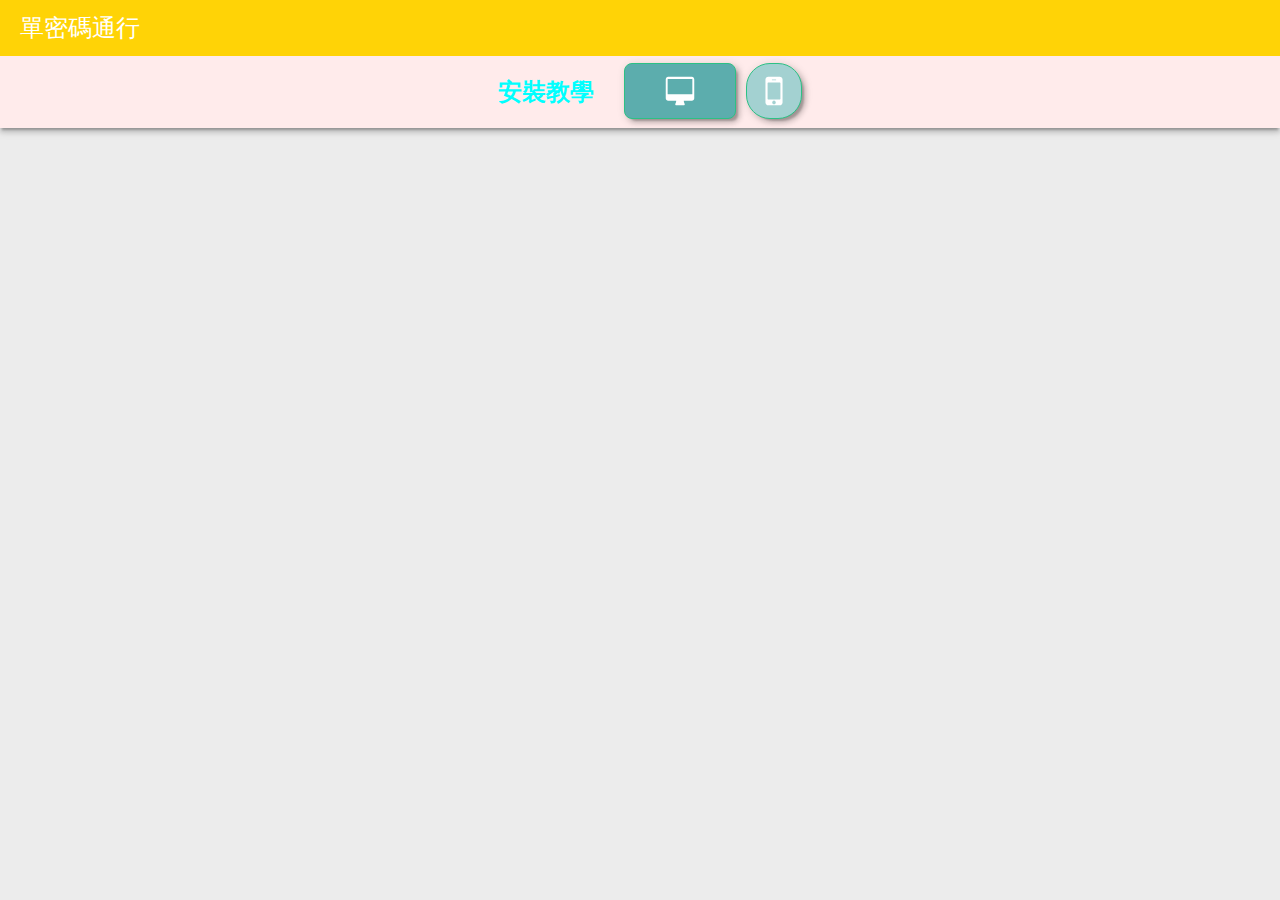
==== index.html @ 0194a1b4 "v0.0.0-ba03f9d" ====
<!DOCTYPE html>
<html>

<head>

    <meta charset="utf-8">
    <title>單密碼通行 OnePass</title>

    <link rel="manifest" href="manifest.json">
    <meta name="viewport" content="width=device-width, initial-scale=1.0, user-scalable=no">
    <meta name="theme-color" content="#FFD306">
    <meta http-equiv="X-UA-Compatible" content="IE=edge">

    <link rel="stylesheet" href="./webset/css/reset.css">
    <link rel="stylesheet" href="./webset/css/app.css">
    <link rel="stylesheet" href="./webset/css/homepage.css">

</head>

<body>

    <header class="topLayer">
        <div class="topLayer_banner">
            <h1>單密碼通行</h1>
        </div>

        <div class="topLayer_collapsible">
            <h1>安裝教學</h1>

            <nav id="readDocList" class="onPCDoc">
                <i id="readDocList_pcDocButton"></i>
                <i id="readDocList_mobileDocButton"></i>
            </nav>
        </div>
    </header>

    <script src="./js/app.js" async></script>
    <script src="./js/homepage.js" async></script>

</body>

</html>
---- webset/css/app.css ----
* {
    box-sizing: border-box;
}

html {
    font-size: 8px;
}

html, body {
    margin: 0;
    padding: 0;
    font-weight: 400;
    font-family: 'Helvetica', 'Verdana', sans-serif;
    font-display: optional;
    color: #444;
}

body {
    background: #ececec;
}

@media (max-width: 320px) {
    body {
        width: 320px;
    }
}

.topLayer {
    margin-top: 7rem;
    width: 100%;
    box-shadow: 0 4px 5px 0 rgba(0, 0, 0, 0.14),
                0 2px 9px 1px rgba(0, 0, 0, 0.12),
                0 4px 2px -2px rgba(0, 0, 0, 0.2);
    z-index: 1000;
}

    .topLayer.onFixed {
        box-shadow: initial;
    }

    .topLayer_banner {
        width: 100%;
        height: 7rem;
        position: fixed;
        top: 0;
        display: flex;
        flex-direction: row;
        flex-wrap: nowrap;
        justify-content: flex-start;
        align-items: stretch;
        align-content: center;
        background: #FFD306;
        font-size: 20px;
        color: #808040;
    }

    .topLayer.onFixed > .topLayer_banner {
        box-shadow: 0 4px 5px 0 rgba(0, 0, 0, 0.14),
                    0 2px 9px 1px rgba(0, 0, 0, 0.12),
                    0 4px 2px -2px rgba(0, 0, 0, 0.2);
    }

.topLayer_banner > h1 {
    padding: 2rem 2.5rem;
    flex: 1;
    font-size: 3rem;
    color: #FFF;
}

.topLayer_collapsible {
    background: #FFEBEB;
    text-align: center;
    color: #00FFFF;
}
---- webset/css/homepage.css ----
.topLayer_collapsible > h1 {
    padding: 3rem;
    display: block;
    font-size: 3rem;
    font-weight: 900;
    vertical-align: middle;
}

#readDocList {
    padding-bottom: 2rem;
    display: block;
    vertical-align: middle;
}

    #readDocList_pcDocButton,
    #readDocList_mobileDocButton {
        background: #2CC185;

        margin: 0 0.5rem;
        width: 7rem;
        height: 7rem;
        display: inline-block;
        border: 1px solid #2CC185;
        border-radius: 50%;

        padding: 1rem;
        background: #A3D1D1;
        border-radius: 3rem;
        box-shadow: 4px 4px 5px 0 rgba(0, 0, 0, 0.14),
                    2px 2px 9px 1px rgba(0, 0, 0, 0.12),
                    4px 4px 2px -2px rgba(0, 0, 0, 0.2);
        font: normal normal normal 14px/1 FontAwesome;
        font-size: 3rem;
        line-height: 5rem;
        color: #EEE;
        transition: width 0.4s,
                    padding 0.4s,
                    border-radius 0.4s 0.1s;
    }

    #readDocList_pcDocButton::before,
    #readDocList_mobileDocButton::before {
        content: '';
        width: 100%;
        height: 100%;
        display: block;
        background-image: url("../icon/pc_mobile_icon.svg");
        background-repeat: no-repeat;
    }

    #readDocList_pcDocButton::before {
        background-position: 0% 0%;
        background-size: 200% 100%;
    }

    #readDocList_mobileDocButton::before {
        background-position: 100% 0%;
        background-size: 200% 100%;
    }

    #readDocList.onPCDoc > #readDocList_pcDocButton,
    #readDocList.onMobileDoc > #readDocList_mobileDocButton {
        width: 14rem;
        padding: 1rem 4.5rem;
        background: #5CADAD;
        border-radius: 1rem;
    }

    @media (min-width: 600px) {
        .topLayer_collapsible > h1 {
            display: inline-block;
        }

        #readDocList {
            display: inline-block;
            padding-bottom: 0;
        }
    }
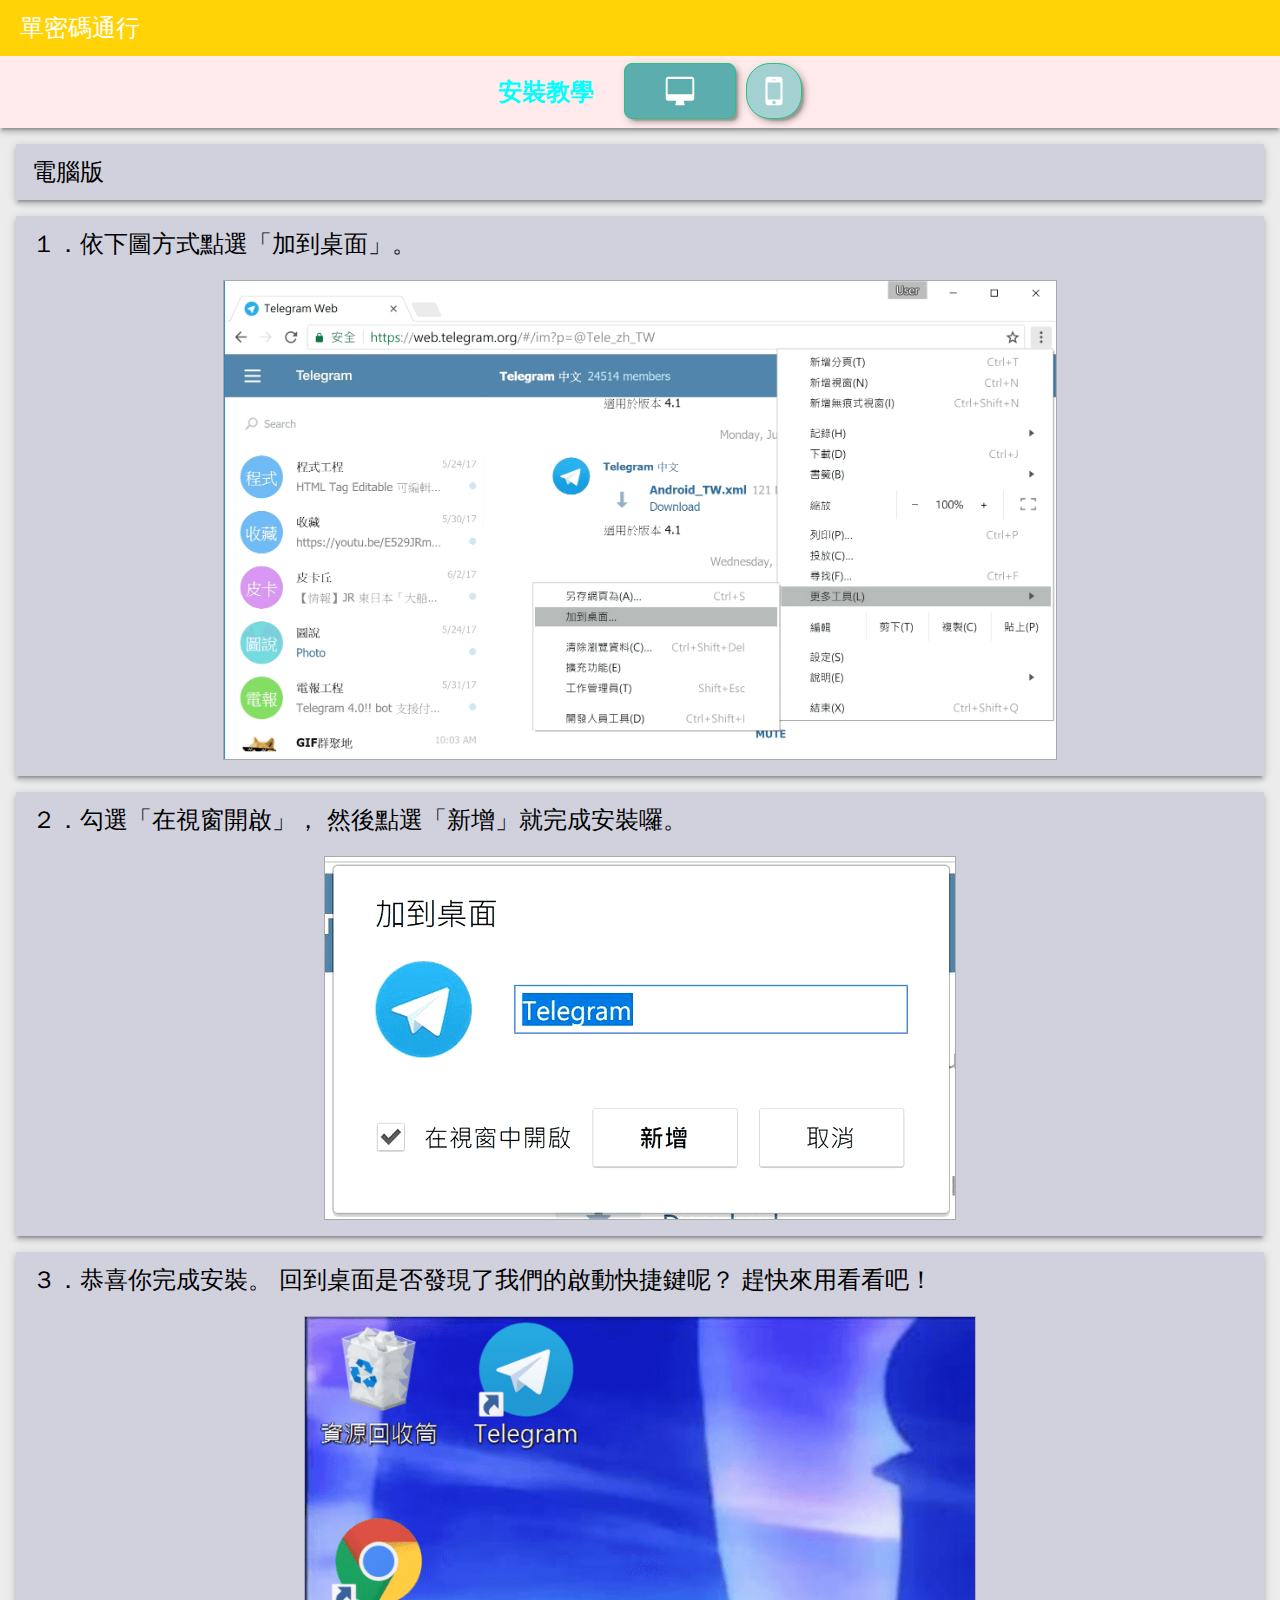
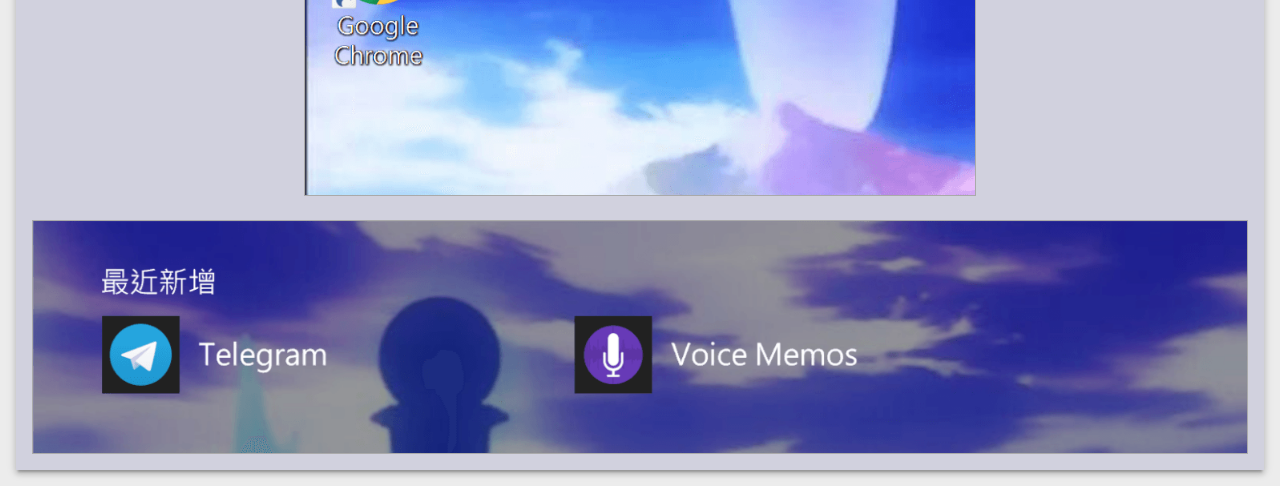
==== commit d78c6b5a: "v0.0.0-2e255b7" ====
--- a/index.html
+++ b/index.html
@@ -7,7 +7,8 @@
     <title>單密碼通行 OnePass</title>
 
     <link rel="manifest" href="manifest.json">
-    <meta name="viewport" content="width=device-width, initial-scale=1.0, user-scalable=no">
+    <link rel="icon" href="./favicon.ico" type="image/x-icon" sizes="32x32" />
+    <meta name="viewport" content="width=device-width, initial-scale=1.0">
     <meta name="theme-color" content="#FFD306">
     <meta http-equiv="X-UA-Compatible" content="IE=edge">
 
@@ -27,12 +28,80 @@
         <div class="topLayer_collapsible">
             <h1>安裝教學</h1>
 
-            <nav id="readDocList" class="onPCDoc">
+            <nav id="readDocList">
                 <i id="readDocList_pcDocButton"></i>
                 <i id="readDocList_mobileDocButton"></i>
             </nav>
         </div>
     </header>
+
+    <main id="tagMain">
+        <div id="installDoc_pc">
+            <h1 class="material">電腦版</h1>
+
+            <div class="material">
+                １．依下圖方式點選「加到桌面」。<br />
+                <br />
+
+                <img data-lazyload-src="./image/pwapp_install/pwapp_install_desktop_1.png" />
+            </div>
+
+            <div class="material">
+                ２．勾選「在視窗開啟」， 然後點選「新增」就完成安裝囉。<br />
+                <br />
+
+                <img data-lazyload-src="./image/pwapp_install/pwapp_install_desktop_2.png" />
+            </div>
+
+            <div class="material">
+                ３．恭喜你完成安裝。
+                回到桌面是否發現了我們的啟動快捷鍵呢？ 趕快來用看看吧！<br />
+                <br />
+
+                <img data-lazyload-src="./image/pwapp_install/pwapp_install_desktop_3.png" />
+
+                <br />
+
+                <img data-lazyload-src="./image/pwapp_install/pwapp_install_desktop_4.png" />
+            </div>
+        </div>
+
+        <div id="installDoc_mobile">
+            <h1 class="material">手機版</h1>
+
+            <div class="material">
+                １．如果是第一次拜訪我們， 瀏覽器會主動把訊息提供給你，
+                直接點選「新增」完成安裝。<br />
+                <br />
+
+                <img data-lazyload-src="./image/pwapp_install/pwapp_install_mobile_1.png" />
+            </div>
+
+            <div class="material">
+                ２．如果瀏覽器沒有提示， 也能透過手動安裝，
+                依下圖方式點選「加到主畫面」。<br />
+                <br />
+                <br />
+
+                <img data-lazyload-src="./image/pwapp_install/pwapp_install_mobile_2.png" />
+            </div>
+
+            <div class="material">
+                ３．點選「新增」就完成安裝囉。<br />
+                <br />
+
+                <img data-lazyload-src="./image/pwapp_install/pwapp_install_mobile_3.png" />
+            </div>
+
+            <div class="material">
+                ４．恭喜你完成安裝。
+                回到主畫面是否發現了我們的啟動快捷鍵呢？ 趕快來用看看吧！<br />
+                <br />
+
+                <img data-lazyload-src="./image/pwapp_install/pwapp_install_mobile_4.png" />
+            </div>
+        </div>
+    </main>
 
     <script src="./js/app.js" async></script>
     <script src="./js/homepage.js" async></script>
--- a/webset/css/app.css
+++ b/webset/css/app.css
@@ -13,7 +13,7 @@
     font-weight: 400;
     font-family: 'Helvetica', 'Verdana', sans-serif;
     font-display: optional;
-    color: #444;
+    color: #000;
 }
 
 body {
@@ -32,7 +32,7 @@
     box-shadow: 0 4px 5px 0 rgba(0, 0, 0, 0.14),
                 0 2px 9px 1px rgba(0, 0, 0, 0.12),
                 0 4px 2px -2px rgba(0, 0, 0, 0.2);
-    z-index: 1000;
+    z-index: 890;
 }
 
     .topLayer.onFixed {
@@ -53,6 +53,7 @@
         background: #FFD306;
         font-size: 20px;
         color: #808040;
+        z-index: 891;
     }
 
     .topLayer.onFixed > .topLayer_banner {
--- a/webset/css/homepage.css
+++ b/webset/css/homepage.css
@@ -59,8 +59,8 @@
         background-size: 200% 100%;
     }
 
-    #readDocList.onPCDoc > #readDocList_pcDocButton,
-    #readDocList.onMobileDoc > #readDocList_mobileDocButton {
+    body.onPCDoc #readDocList_pcDocButton,
+    body.onMobileDoc #readDocList_mobileDocButton {
         width: 14rem;
         padding: 1rem 4.5rem;
         background: #5CADAD;
@@ -78,3 +78,118 @@
         }
     }
 
+#tagMain {
+    width: 100%;
+    position: relative;
+    font-size: 3rem;
+    line-height: 3rem;
+}
+
+.material {
+    margin: 2rem;
+    padding: 2rem;
+    background: #D1D1DE;
+    box-shadow: 0 4px 5px 0 rgba(0, 0, 0, 0.14),
+                0 2px 9px 1px rgba(0, 0, 0, 0.12),
+                0 4px 2px -2px rgba(0, 0, 0, 0.2);
+}
+
+#tagMain img {
+    margin: 0 auto;
+    max-width: 100%;
+    max-height: 60rem;
+    border: 1px solid #AAA;
+    display: block;
+}
+
+#installDoc_pc,
+#installDoc_mobile {
+    width: 100%;
+    height: 0;
+    position: absolute;
+    top: 0;
+    overflow: hidden;
+    animation-duration: 0.4s;
+}
+
+#installDoc_pc {
+    left: -50%;
+}
+
+#installDoc_mobile {
+    left: 50%;
+}
+
+    @media (max-width: 600px) {
+        #installDoc_pc,
+        #installDoc_mobile {
+            animation-duration: 0.2s;
+        }
+    }
+
+    body.onPCDoc #installDoc_pc {
+        height: initial;
+        left: 0;
+        animation-name: modeSwitch_docPC_onPCDoc;
+    }
+
+    body.onMobileDoc #installDoc_pc {
+        left: -100%;
+        animation-name: modeSwitch_docPC_onMobileDoc;
+    }
+
+    body.onPCDoc #installDoc_mobile {
+        left: 100%;
+        animation-name: modeSwitch_docMobile_onPCDoc;
+    }
+
+    body.onMobileDoc #installDoc_mobile {
+        height: initial;
+        left: 0;
+        animation-name: modeSwitch_docMobile_onMobileDoc;
+    }
+
+    @keyframes modeSwitch_docPC_onPCDoc {
+        from {
+            height: initial;
+            left: -100%;
+        }
+        to {
+            height: initial;
+            left: 0;
+        }
+    }
+
+    @keyframes modeSwitch_docPC_onMobileDoc {
+        from {
+            height: initial;
+            left: 0;
+        }
+        to {
+            height: initial;
+            left: -100%;
+        }
+    }
+
+    @keyframes modeSwitch_docMobile_onPCDoc {
+        from {
+            height: initial;
+            left: 0;
+        }
+        to {
+            height: initial;
+            left: 100%;
+        }
+    }
+
+    @keyframes modeSwitch_docMobile_onMobileDoc {
+        from {
+            height: initial;
+            left: 100%;
+        }
+        to {
+            height: initial;
+            left: 0;
+        }
+    }
+
